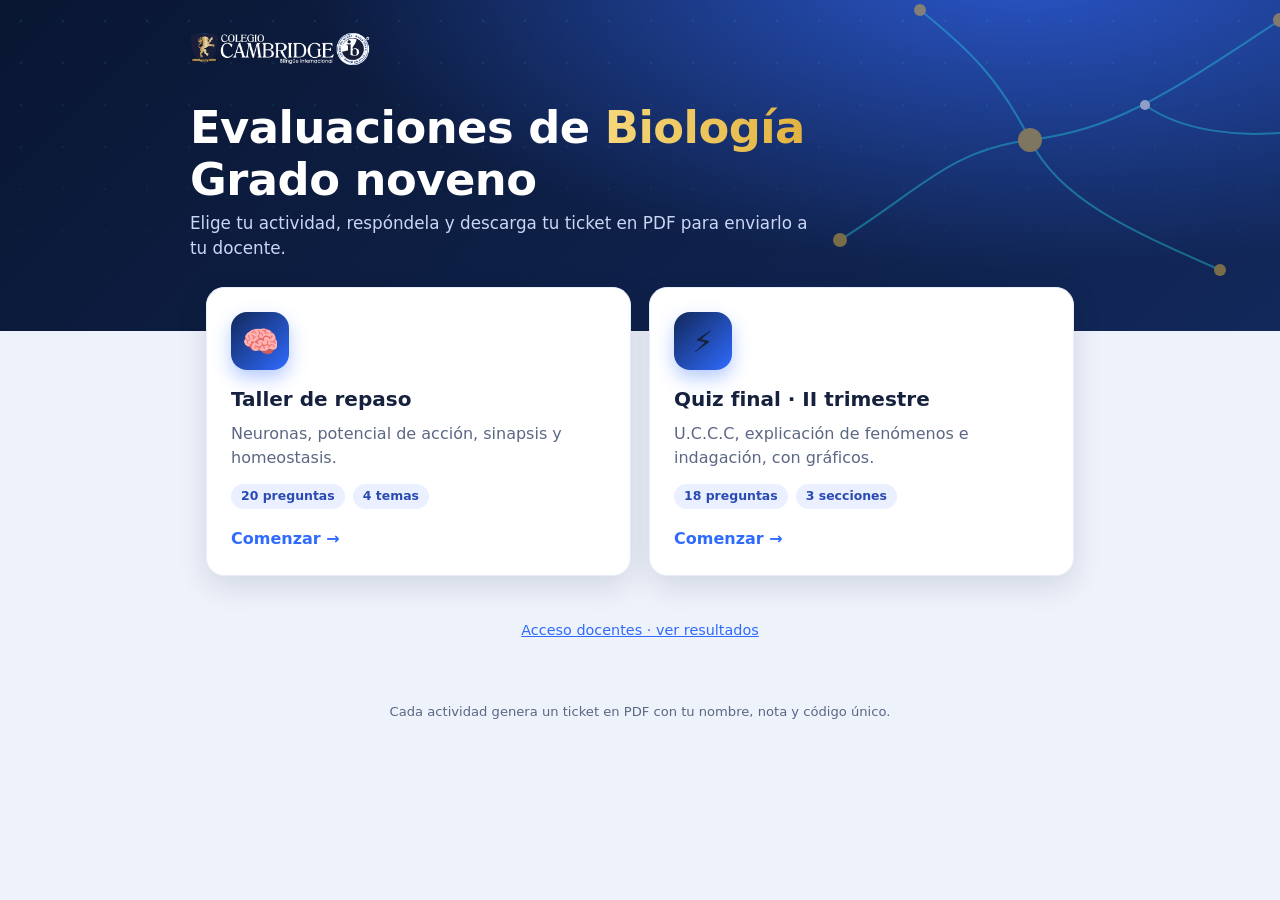
==== index.html @ 84a3f3b1 "Evaluaciones interactivas de Biologia 9 con ticket PDF y panel docente Co-authored-by: Copilot <2235" ====
<!DOCTYPE html>
<html lang="es">
<head>
<meta charset="utf-8">
<meta name="viewport" content="width=device-width,initial-scale=1">
<title>Biología 9 · Evaluaciones interactivas</title>
<link rel="icon" href="assets/logo.png">
<link rel="stylesheet" href="css/style.css">
</head>
<body>
<header class="hero">
  <svg class="net" viewBox="0 0 520 320" fill="none" stroke="#27d3e6" stroke-width="2" stroke-linecap="round" aria-hidden="true">
    <g opacity=".8"><path d="M40 260 C120 210 150 170 230 160 S360 120 480 40"/><path d="M230 160 C260 220 330 250 420 290"/><path d="M230 160 C200 100 170 70 120 30"/><path d="M345 125 C380 150 440 160 500 150"/></g>
    <g fill="#e2b33f" stroke="none"><circle cx="230" cy="160" r="12"/><circle cx="40" cy="260" r="7"/><circle cx="480" cy="40" r="7"/><circle cx="420" cy="290" r="6"/><circle cx="120" cy="30" r="6"/><circle cx="500" cy="150" r="6"/></g>
    <circle cx="345" cy="125" r="5" fill="#fff" stroke="none"/>
  </svg>
  <div class="wrap">
    <div class="brand"><img src="assets/logo.png" alt="Logo del colegio"></div>
    <h1>Evaluaciones de <em>Biología</em><br>Grado noveno</h1>
    <p>Elige tu actividad, respóndela y descarga tu ticket en PDF para enviarlo a tu docente.</p>
  </div>
</header>

<main>
  <div class="grid">
    <a class="card tile" href="examen.html?e=taller">
      <div class="ico">🧠</div>
      <h3>Taller de repaso</h3>
      <p>Neuronas, potencial de acción, sinapsis y homeostasis.</p>
      <div class="meta"><span class="tag">20 preguntas</span><span class="tag">4 temas</span></div>
      <div class="go">Comenzar →</div>
    </a>
    <a class="card tile" href="examen.html?e=quiz">
      <div class="ico">⚡</div>
      <h3>Quiz final · II trimestre</h3>
      <p>U.C.C.C, explicación de fenómenos e indagación, con gráficos.</p>
      <div class="meta"><span class="tag">18 preguntas</span><span class="tag">3 secciones</span></div>
      <div class="go">Comenzar →</div>
    </a>
  </div>
  <p class="teacher-link"><a href="docente.html">Acceso docentes · ver resultados</a></p>
</main>
<footer>Cada actividad genera un ticket en PDF con tu nombre, nota y código único.</footer>
</body>
</html>
---- css/style.css ----
:root{
  --navy:#0a1733; --navy2:#12285a; --blue:#2f6bff; --cyan:#27d3e6; --gold:#e2b33f; --gold2:#f6d77a;
  --ink:#16213e; --muted:#5b6784; --bg:#eef2fb; --card:#fff; --ok:#14a36b; --bad:#e04a5a; --line:#dde4f3;
  --radius:18px; --shadow:0 10px 30px rgba(10,23,51,.12);
}
*{box-sizing:border-box}
html{scroll-behavior:smooth}
body{margin:0;font-family:"Segoe UI",system-ui,-apple-system,Roboto,Arial,sans-serif;color:var(--ink);background:var(--bg);line-height:1.5}
img{max-width:100%}
a{color:var(--blue)}

/* Cabecera */
.hero{position:relative;overflow:hidden;color:#fff;background:radial-gradient(1200px 500px at 80% -10%,#2a56c9 0%,transparent 60%),linear-gradient(135deg,var(--navy),var(--navy2));padding:22px 20px 70px}
.hero::before{content:"";position:absolute;inset:0;background-image:radial-gradient(rgba(39,211,230,.35) 1.5px,transparent 1.6px);background-size:42px 42px;opacity:.35;mask-image:linear-gradient(to bottom,#000,transparent)}
.hero svg.net{position:absolute;right:-40px;top:-20px;width:520px;opacity:.5;pointer-events:none}
.wrap{position:relative;max-width:900px;margin:0 auto}
.brand{display:flex;align-items:center;gap:14px}
.brand img{height:54px;display:block}
.hero h1{margin:26px 0 6px;font-size:clamp(1.8rem,4.5vw,2.8rem);line-height:1.15;letter-spacing:-.5px}
.hero h1 em{font-style:normal;background:linear-gradient(90deg,var(--gold2),var(--gold));-webkit-background-clip:text;background-clip:text;color:transparent}
.hero p{margin:0;max-width:620px;color:#c9d6f5;font-size:1.05rem}
.chip{display:inline-block;background:rgba(255,255,255,.12);border:1px solid rgba(255,255,255,.25);border-radius:99px;padding:4px 12px;font-size:.82rem;margin-bottom:6px;backdrop-filter:blur(4px)}

main{max-width:900px;margin:-44px auto 60px;padding:0 16px;position:relative}
.card{background:var(--card);border-radius:var(--radius);box-shadow:var(--shadow);padding:24px;margin-bottom:18px;border:1px solid #e8edf9}
.card h2{margin:0 0 4px;font-size:1.25rem}
.card .sub{color:var(--muted);margin:0 0 16px;font-size:.95rem}

/* Landing */
.grid{display:grid;gap:18px;grid-template-columns:repeat(auto-fit,minmax(280px,1fr))}
.tile{display:flex;flex-direction:column;gap:8px;text-decoration:none;color:inherit;transition:transform .18s,box-shadow .18s;position:relative;overflow:hidden}
.tile:hover{transform:translateY(-4px);box-shadow:0 16px 38px rgba(10,23,51,.2)}
.tile .ico{width:58px;height:58px;border-radius:16px;display:grid;place-items:center;font-size:30px;background:linear-gradient(135deg,var(--navy2),var(--blue));box-shadow:0 8px 18px rgba(47,107,255,.35)}
.tile h3{margin:6px 0 0;font-size:1.25rem}
.tile p{margin:0;color:var(--muted)}
.tile .meta{display:flex;gap:8px;flex-wrap:wrap;margin-top:6px}
.tag{font-size:.78rem;background:#eaf0ff;color:#2a4bb3;border-radius:99px;padding:3px 10px;font-weight:600}
.go{margin-top:auto;padding-top:10px;font-weight:700;color:var(--blue)}
.teacher-link{text-align:center;margin-top:26px;font-size:.9rem}

/* Formulario */
label.f{display:block;font-weight:600;font-size:.9rem;margin-bottom:6px}
.fields{display:grid;gap:14px;grid-template-columns:repeat(auto-fit,minmax(220px,1fr))}
input[type=text],input[type=email],input[type=password],input[type=number],select{width:100%;padding:12px 14px;border:2px solid var(--line);border-radius:12px;font:inherit;background:#f8faff;transition:border .15s,box-shadow .15s}
input:focus,select:focus{outline:none;border-color:var(--blue);box-shadow:0 0 0 4px rgba(47,107,255,.15);background:#fff}
.invalid{border-color:var(--bad)!important}
.err{color:var(--bad);font-size:.85rem;margin-top:4px;display:none}
.show-err .err{display:block}

.progress{position:sticky;top:0;z-index:20;background:rgba(255,255,255,.92);backdrop-filter:blur(8px);border-bottom:1px solid var(--line);padding:10px 16px}
.progress .in{max-width:900px;margin:0 auto;display:flex;align-items:center;gap:14px;font-size:.88rem;font-weight:600}
.bar{flex:1;height:10px;background:#e3e9f7;border-radius:99px;overflow:hidden}
.bar i{display:block;height:100%;width:0;background:linear-gradient(90deg,var(--cyan),var(--blue));border-radius:99px;transition:width .3s}
.timer{font-variant-numeric:tabular-nums;color:var(--muted)}

.sec-title{display:flex;align-items:center;gap:10px;margin:28px 4px 12px;font-size:1.1rem;font-weight:800;color:var(--navy2)}
.sec-title::after{content:"";flex:1;height:2px;background:linear-gradient(90deg,var(--gold),transparent)}
.q{scroll-margin-top:80px;transition:border-color .2s,box-shadow .2s}
.q.missing{border-color:var(--bad);box-shadow:0 0 0 4px rgba(224,74,90,.12)}
.q .num{display:inline-grid;place-items:center;width:34px;height:34px;border-radius:10px;background:linear-gradient(135deg,var(--navy2),var(--blue));color:#fff;font-weight:800;margin-right:10px;flex:none}
.q .qt{display:flex;align-items:flex-start;font-weight:600;margin-bottom:14px}
.q figure{margin:0 0 16px;text-align:center;background:#fff;border:1px solid var(--line);border-radius:14px;padding:10px}
.q figure img{max-height:300px;object-fit:contain}
.opts{display:grid;gap:10px}
.opt{position:relative;display:flex;gap:12px;align-items:flex-start;padding:12px 14px;border:2px solid var(--line);border-radius:14px;cursor:pointer;background:#fafbff;transition:all .15s}
.opt:hover{border-color:#9db8ff;background:#f1f5ff}
.opt input{position:absolute;opacity:0}
.opt .l{flex:none;width:28px;height:28px;border-radius:50%;display:grid;place-items:center;font-weight:800;font-size:.85rem;background:#e6ecfb;color:var(--navy2);transition:all .15s}
.opt.sel{border-color:var(--blue);background:#eaf0ff;box-shadow:0 4px 12px rgba(47,107,255,.15)}
.opt.sel .l{background:var(--blue);color:#fff}
.opt:focus-within{box-shadow:0 0 0 4px rgba(47,107,255,.2)}

.btn{text-decoration:none;display:inline-flex;align-items:center;justify-content:center;gap:8px;border:0;border-radius:14px;padding:14px 26px;font:inherit;font-weight:800;cursor:pointer;color:#fff;background:linear-gradient(135deg,var(--blue),#1d47c9);box-shadow:0 8px 20px rgba(47,107,255,.35);transition:transform .15s,box-shadow .15s}
.btn:hover{transform:translateY(-2px)}
.btn:disabled{opacity:.6;cursor:wait;transform:none}
.btn.gold{color:#3a2a00;background:linear-gradient(135deg,var(--gold2),var(--gold));box-shadow:0 8px 20px rgba(226,179,63,.4)}
.btn.ghost{background:#fff;color:var(--navy2);border:2px solid var(--line);box-shadow:none}
.actions{display:flex;gap:12px;flex-wrap:wrap;justify-content:center;margin:26px 0}
.note{font-size:.85rem;color:var(--muted);text-align:center}

/* Resultado */
.result{text-align:center}
.grade{width:170px;height:170px;margin:6px auto 12px;border-radius:50%;display:grid;place-items:center;background:conic-gradient(var(--gold) var(--pct,0%),#e6ecfb 0);position:relative}
.grade::before{content:"";position:absolute;inset:12px;border-radius:50%;background:#fff}
.grade b{position:relative;font-size:3rem;color:var(--navy2);line-height:1}
.grade small{position:absolute;bottom:34px;font-size:.8rem;color:var(--muted)}
.result h2{font-size:1.6rem}
.ticket-id{display:inline-block;font-family:Consolas,monospace;background:#f0f4ff;border:1px dashed #9db8ff;border-radius:10px;padding:6px 14px;font-weight:700;letter-spacing:1px}
.status{display:inline-flex;align-items:center;gap:8px;padding:8px 14px;border-radius:12px;font-size:.9rem;font-weight:600;margin:10px 0}
.status.ok{background:#e4f8ef;color:#0b7a4f}.status.warn{background:#fff4dc;color:#8a5b00}
.breakdown{display:grid;gap:10px;max-width:520px;margin:18px auto 0;text-align:left}
.breakdown div{display:grid;grid-template-columns:130px 1fr 52px;gap:10px;align-items:center;font-size:.9rem}
.breakdown .b{height:10px;border-radius:99px;background:#e6ecfb;overflow:hidden}.breakdown .b i{display:block;height:100%;background:linear-gradient(90deg,var(--cyan),var(--blue))}

/* Docentes */
.toolbar{display:flex;gap:10px;flex-wrap:wrap;align-items:end}
.toolbar>div{flex:1;min-width:150px}
.stats{display:grid;gap:14px;grid-template-columns:repeat(auto-fit,minmax(150px,1fr));margin-bottom:18px}
.stat{background:linear-gradient(135deg,var(--navy),var(--navy2));color:#fff;border-radius:16px;padding:16px}
.stat b{display:block;font-size:1.9rem;line-height:1.1}.stat span{color:#b9c8ee;font-size:.82rem}
.tablewrap{overflow:auto;border:1px solid var(--line);border-radius:14px}
table{border-collapse:collapse;width:100%;font-size:.9rem;background:#fff}
th{background:#f1f5ff;text-align:left;padding:10px 12px;position:sticky;top:0;cursor:pointer;white-space:nowrap}
td{padding:9px 12px;border-top:1px solid var(--line);white-space:nowrap}
tr:hover td{background:#f8faff}
.pill{display:inline-block;min-width:44px;text-align:center;border-radius:99px;padding:2px 10px;font-weight:800;color:#fff}
.pill.hi{background:var(--ok)}.pill.mid{background:#e0a21b}.pill.lo{background:var(--bad)}
.hidden{display:none!important}
.ia-bar{display:flex;align-items:center;gap:8px}.ia-bar .b{flex:1;height:8px;background:#e6ecfb;border-radius:99px;overflow:hidden;min-width:80px}.ia-bar i{display:block;height:100%}

footer{text-align:center;color:var(--muted);font-size:.82rem;padding:0 16px 40px}
@media (max-width:560px){.card{padding:18px}.breakdown div{grid-template-columns:90px 1fr 46px}.hero svg.net{width:320px}}
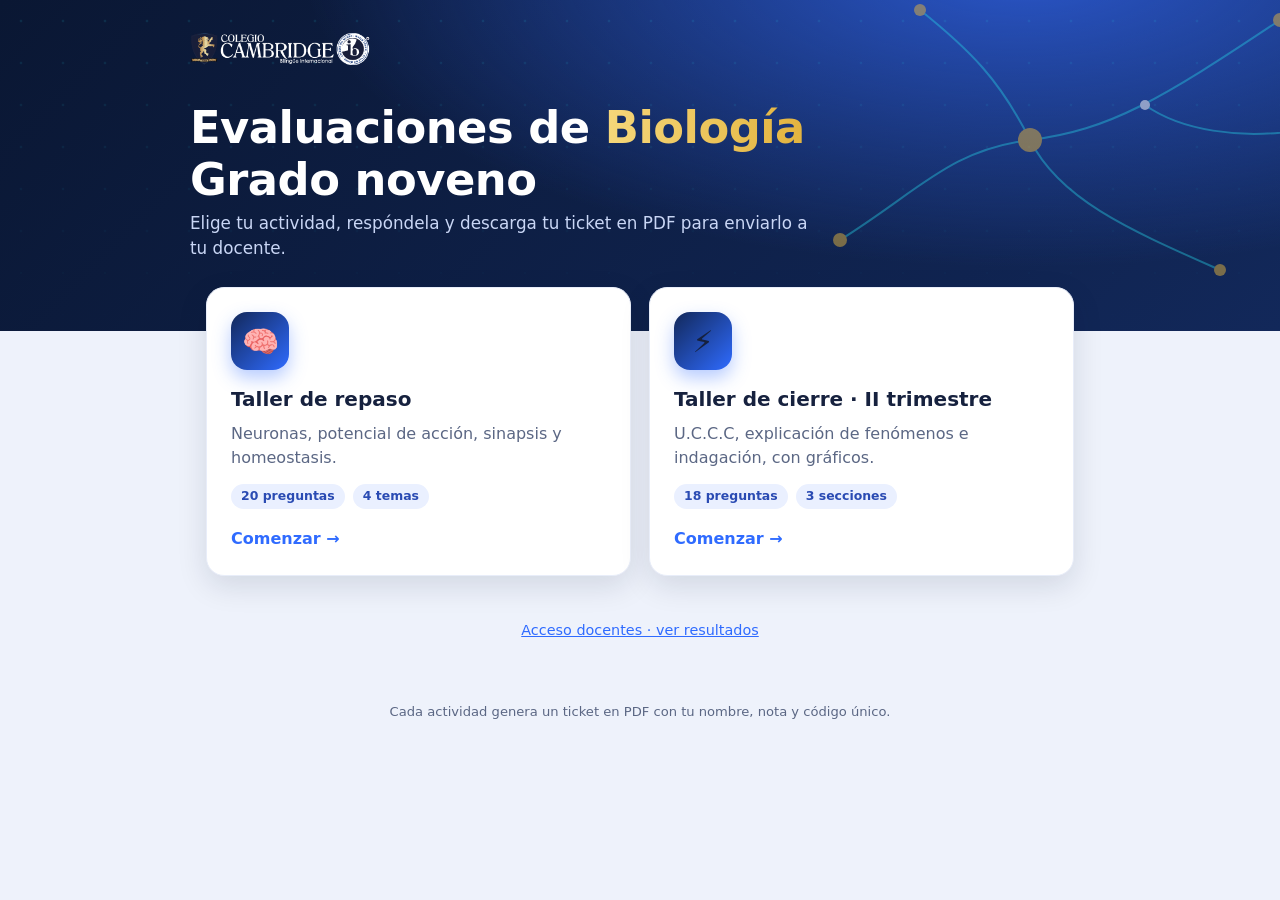
==== commit ea3e4356: "Renombrar quiz a Taller de cierre Co-authored-by: Copilot <223556219+Copilot@users.noreply.github.co" ====
--- a/index.html
+++ b/index.html
@@ -32,7 +32,7 @@
     </a>
     <a class="card tile" href="examen.html?e=quiz">
       <div class="ico">⚡</div>
-      <h3>Quiz final · II trimestre</h3>
+      <h3>Taller de cierre · II trimestre</h3>
       <p>U.C.C.C, explicación de fenómenos e indagación, con gráficos.</p>
       <div class="meta"><span class="tag">18 preguntas</span><span class="tag">3 secciones</span></div>
       <div class="go">Comenzar →</div>
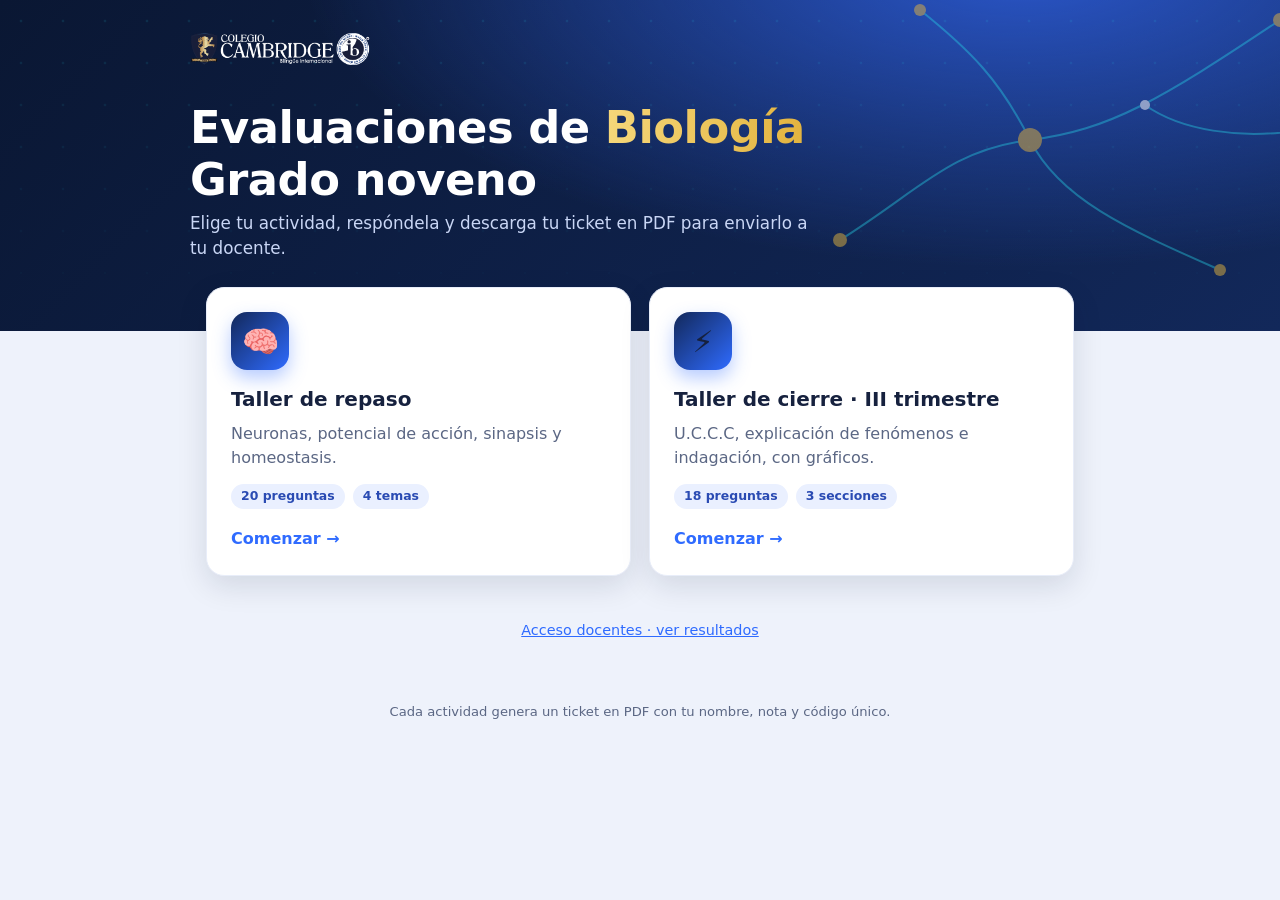
==== commit 2eb2f4b7: "Actualizar taller al tercer trimestre Co-authored-by: Copilot <223556219+Copilot@users.noreply.githu" ====
--- a/index.html
+++ b/index.html
@@ -32,7 +32,7 @@
     </a>
     <a class="card tile" href="examen.html?e=quiz">
       <div class="ico">⚡</div>
-      <h3>Taller de cierre · II trimestre</h3>
+      <h3>Taller de cierre · III trimestre</h3>
       <p>U.C.C.C, explicación de fenómenos e indagación, con gráficos.</p>
       <div class="meta"><span class="tag">18 preguntas</span><span class="tag">3 secciones</span></div>
       <div class="go">Comenzar →</div>
--- a/css/style.css
+++ b/css/style.css
@@ -70,6 +70,23 @@
 .opt.sel .l{background:var(--blue);color:#fff}
 .opt:focus-within{box-shadow:0 0 0 4px rgba(47,107,255,.2)}
 
+.who{padding:14px 20px;font-size:.92rem;color:var(--muted);background:#f4f7ff}
+.rubric{margin:0 0 18px;border:1px solid var(--line);border-radius:14px;padding:8px;background:#fff}
+.rubric img{display:block;margin:0 auto;border-radius:10px}
+.crit{padding:14px 0;border-top:1px solid var(--line);border-radius:10px;transition:background .2s}
+.crit.missing{background:#fff1f2;box-shadow:0 0 0 3px rgba(224,74,90,.15)}
+.crit .ct{display:flex;gap:10px;align-items:flex-start;margin-bottom:10px}
+.num.sm{width:26px;height:26px;border-radius:8px;font-size:.85rem;margin:0;flex:none;display:inline-grid;place-items:center;background:linear-gradient(135deg,var(--navy2),var(--blue));color:#fff;font-weight:800}
+.rate{display:grid;grid-template-columns:repeat(5,1fr);gap:8px;max-width:420px}
+.rb{position:relative;cursor:pointer}
+.rb input{position:absolute;opacity:0}
+.rb span{display:grid;place-items:center;height:42px;border:2px solid var(--line);border-radius:12px;font-weight:800;background:#fafbff;transition:all .15s}
+.rb:hover span{border-color:#9db8ff}
+.rb.sel span{background:var(--blue);border-color:var(--blue);color:#fff;box-shadow:0 4px 12px rgba(47,107,255,.3)}
+.rb:focus-within span{box-shadow:0 0 0 4px rgba(47,107,255,.2)}
+.selfavg{margin-top:12px;padding:14px;border-radius:14px;background:linear-gradient(135deg,var(--navy),var(--navy2));color:#fff;text-align:center;font-size:1.05rem}
+.selfavg b{color:var(--gold2);font-size:1.5rem}
+.who strong{color:var(--navy2)}
 .btn{text-decoration:none;display:inline-flex;align-items:center;justify-content:center;gap:8px;border:0;border-radius:14px;padding:14px 26px;font:inherit;font-weight:800;cursor:pointer;color:#fff;background:linear-gradient(135deg,var(--blue),#1d47c9);box-shadow:0 8px 20px rgba(47,107,255,.35);transition:transform .15s,box-shadow .15s}
 .btn:hover{transform:translateY(-2px)}
 .btn:disabled{opacity:.6;cursor:wait;transform:none}
